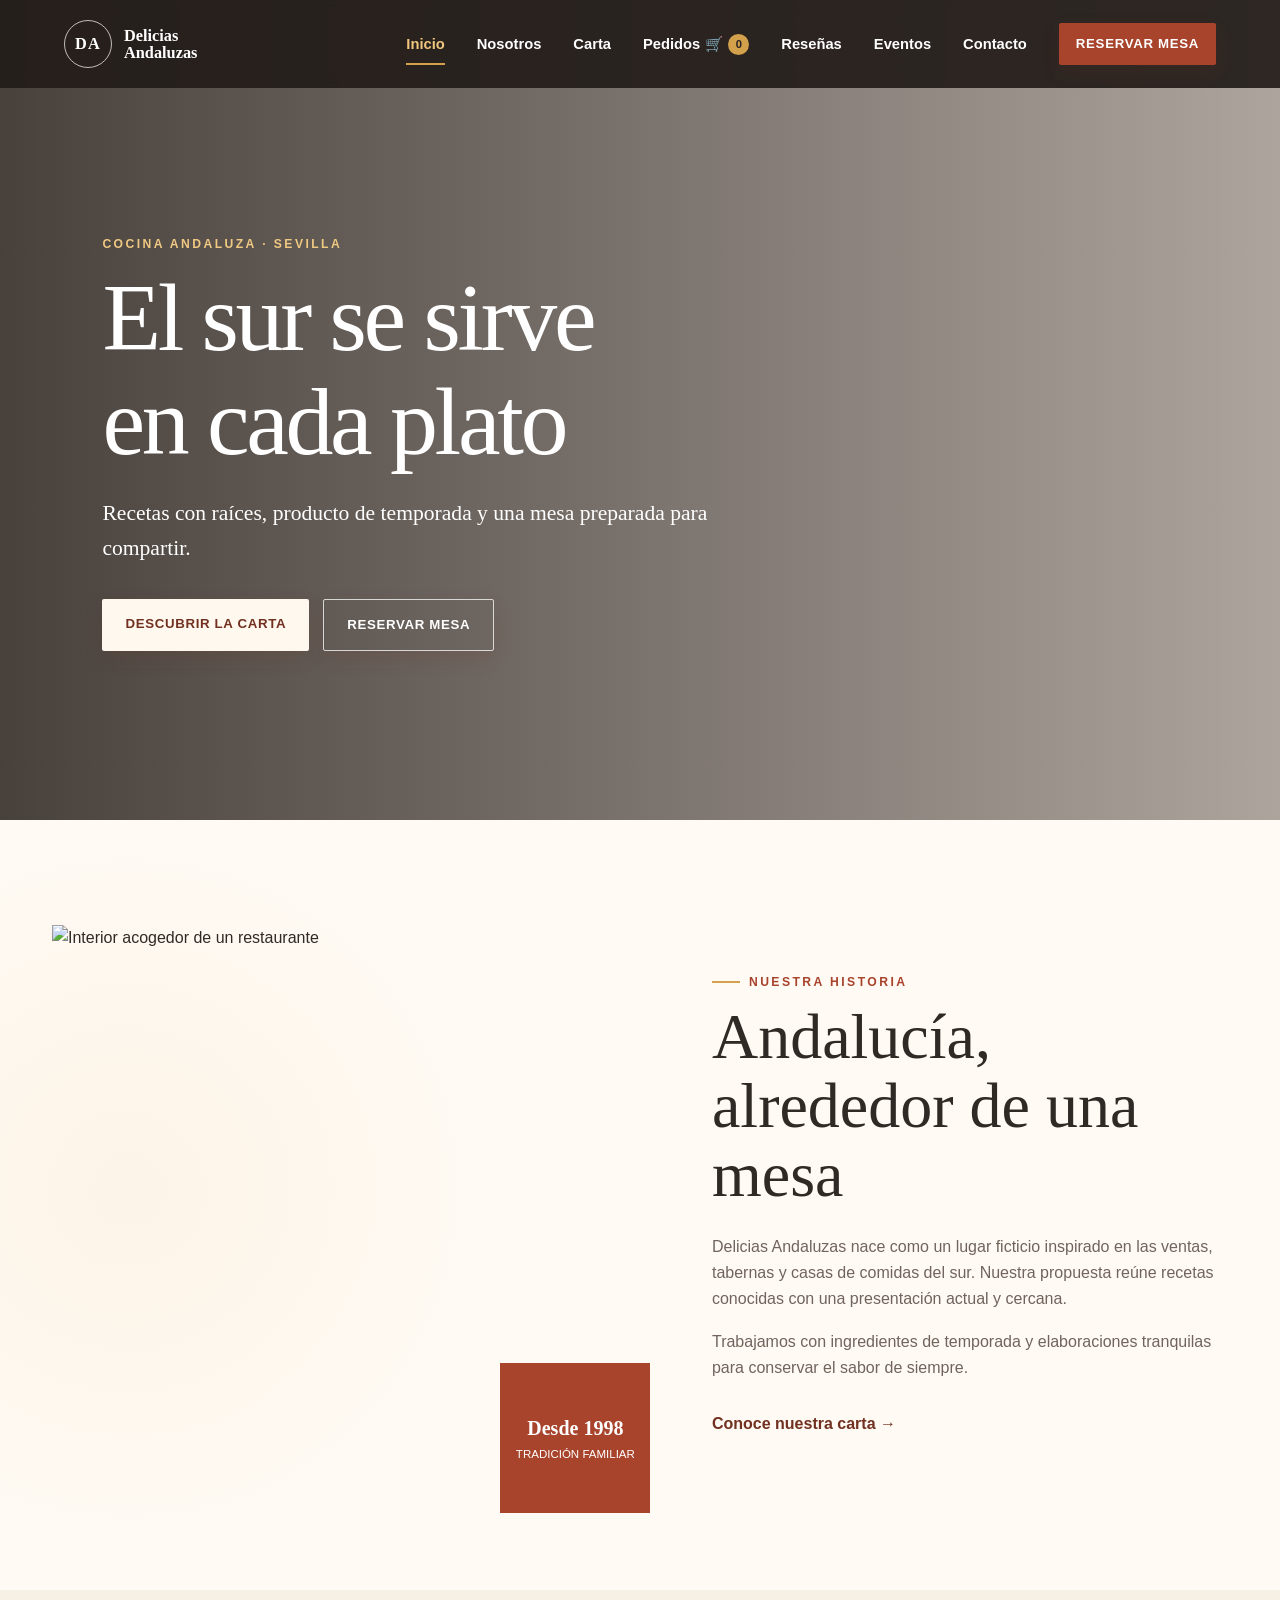
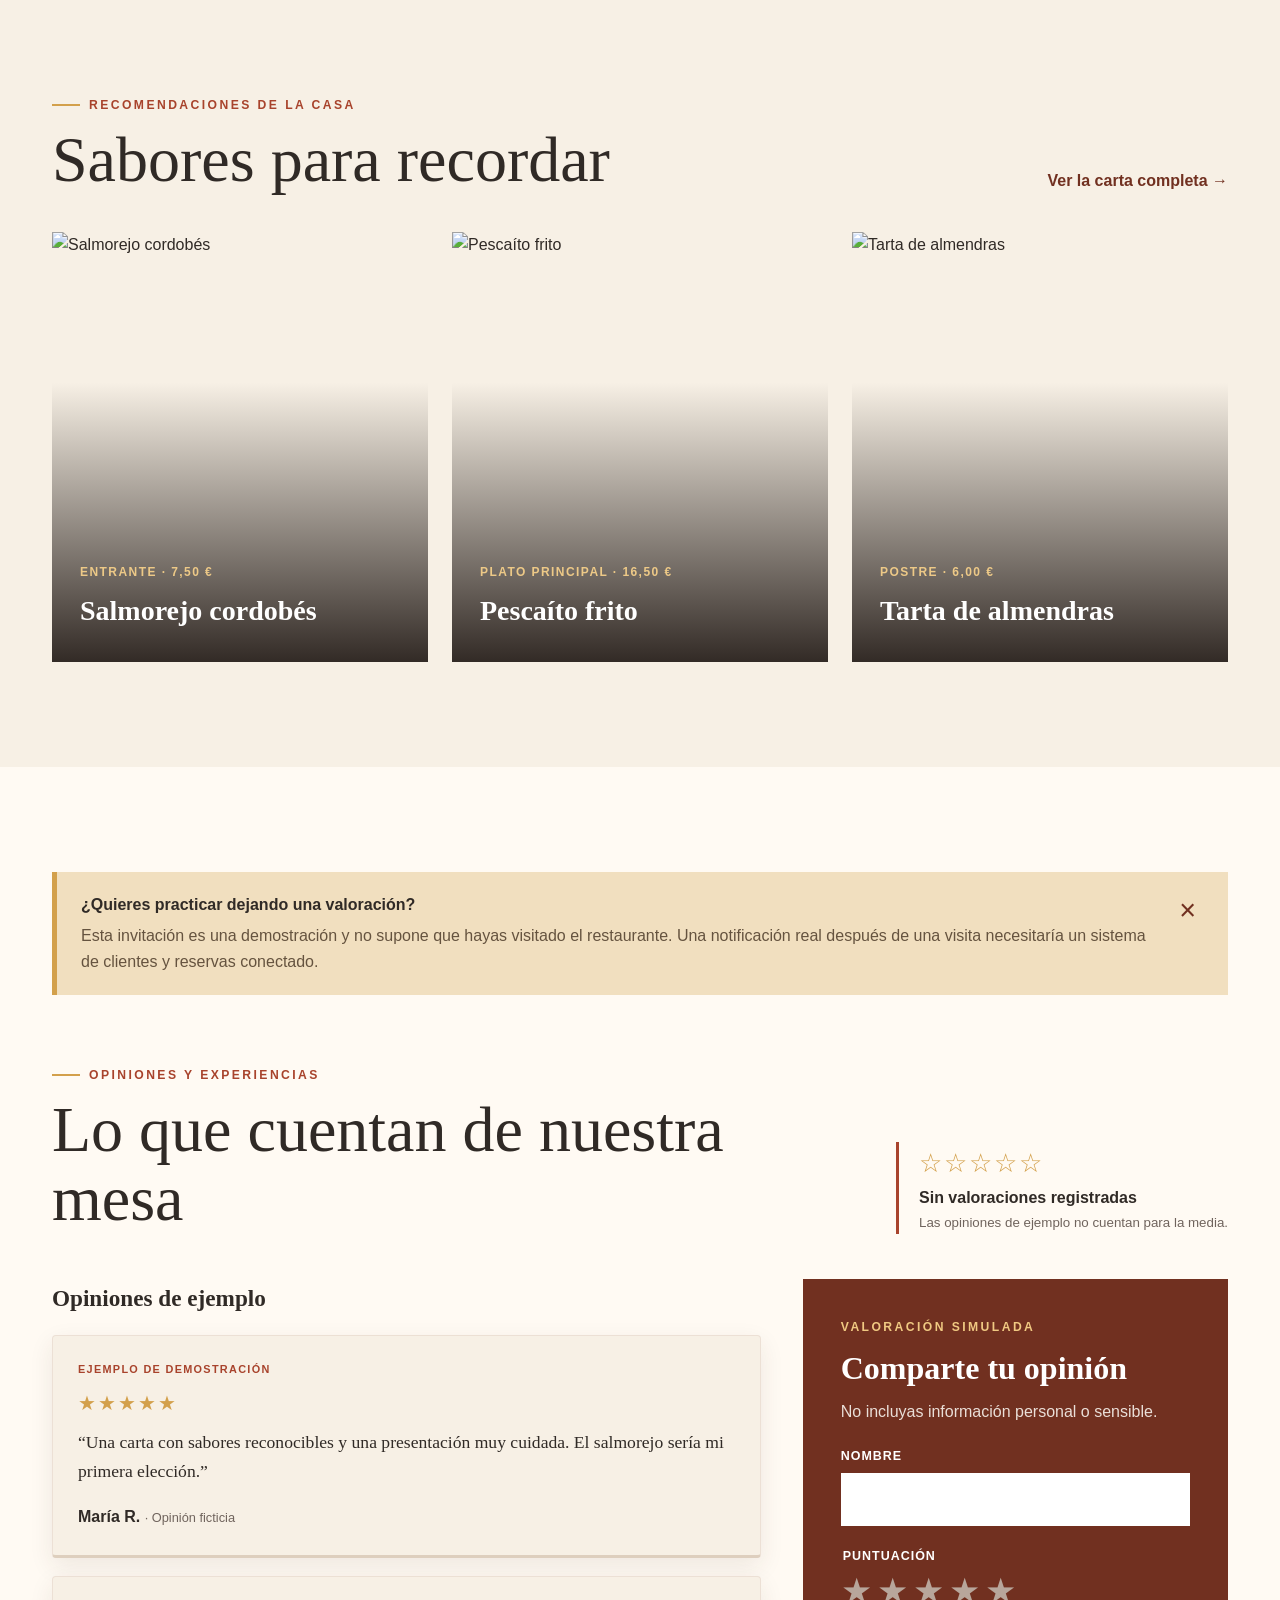
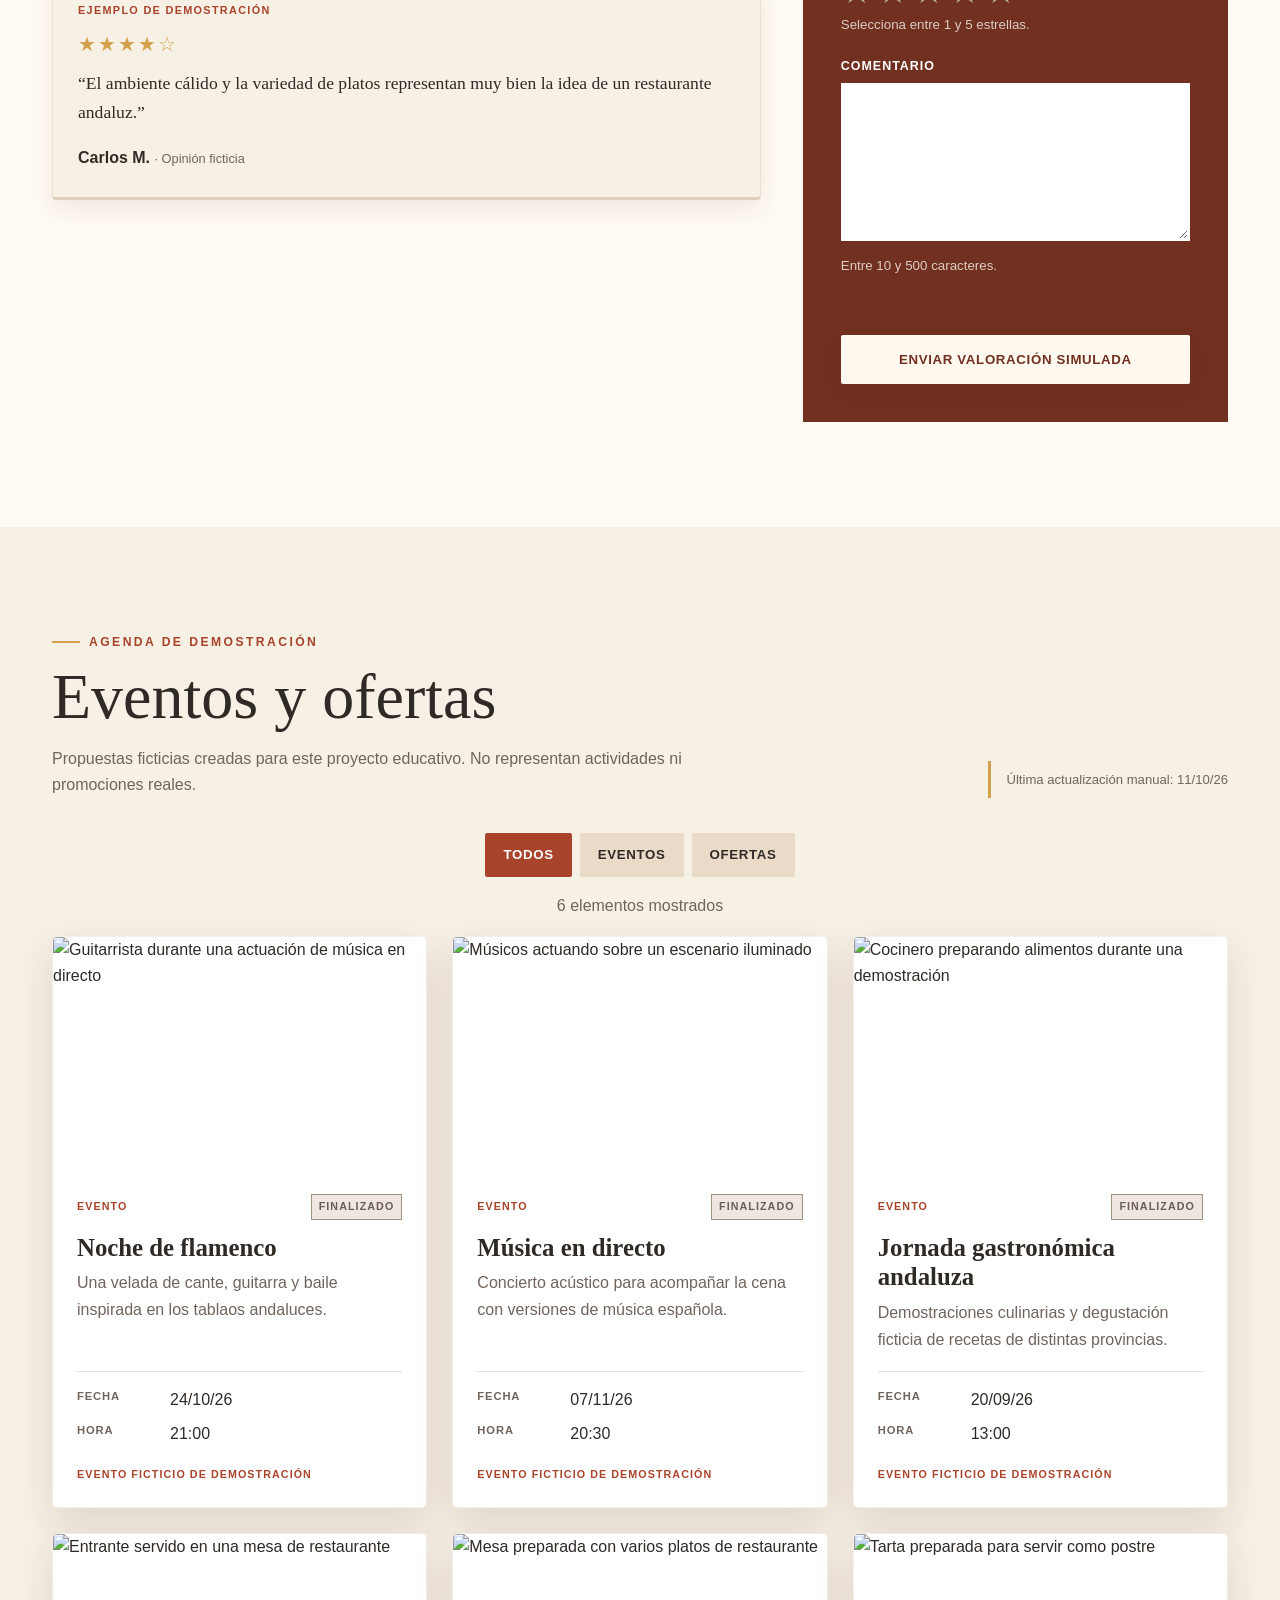
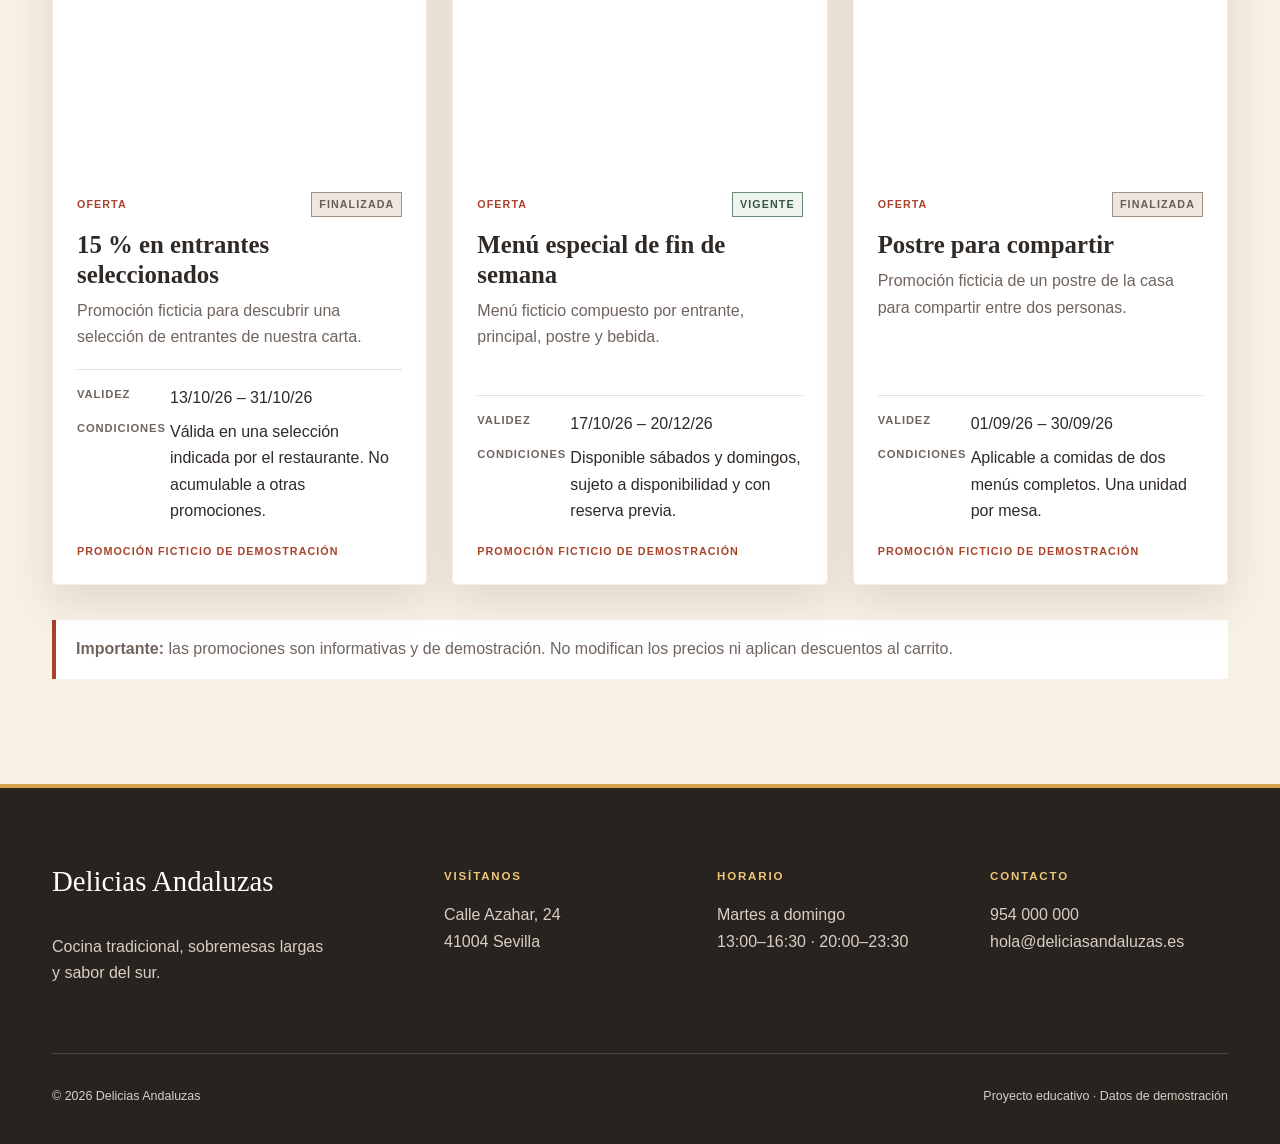
==== index.html @ 9cef5634 "Add files via upload" ====
<!DOCTYPE html>
<html lang="es">
<head>
    <meta charset="UTF-8">
    <meta name="viewport" content="width=device-width, initial-scale=1.0">
    <meta name="description" content="Delicias Andaluzas, cocina tradicional del sur con ingredientes de temporada.">
    <title>Delicias Andaluzas</title>
    <link rel="stylesheet" href="styles.css">
    <script src="script.js" defer></script>
</head>
<body>
    <nav class="navegacion" aria-label="Navegación principal">
        <a class="marca" href="index.html#inicio" aria-label="Delicias Andaluzas, ir al inicio">
            <span class="marca__simbolo">DA</span>
            <span>Delicias<br>Andaluzas</span>
        </a>
        <button id="boton-navegacion" class="boton-navegacion" type="button" aria-expanded="false" aria-controls="menu-principal" aria-label="Abrir menú de navegación">
            <span class="sr-only">Menú de navegación</span>
            <span></span><span></span><span></span>
        </button>
        <div id="menu-principal" class="menu-principal">
            <a href="index.html#inicio" aria-current="page">Inicio</a>
            <a href="index.html#nosotros">Nosotros</a>
            <a href="carta.html#carta">Carta</a>
            <a id="enlace-pedidos" class="enlace-pedidos" href="carta.html#pedidos" aria-label="Pedidos, carrito vacío">
                Pedidos <span aria-hidden="true">🛒</span><span id="contador-carrito" class="contador-carrito" aria-live="polite">0</span>
            </a>
            <a href="index.html#resenas">Reseñas</a>
            <a href="index.html#eventos-ofertas">Eventos</a>
            <a href="index.html#contacto">Contacto</a>
            <a class="boton boton--pequeno" href="reservas.html#reservas">Reservar mesa</a>
        </div>
    </nav>

    <header id="inicio" class="cabecera">
        <div class="cabecera__contenido">
            <p class="cabecera__etiqueta">Cocina andaluza · Sevilla</p>
            <h1>El sur se sirve<br>en cada plato</h1>
            <p class="cabecera__texto">Recetas con raíces, producto de temporada y una mesa preparada para compartir.</p>
            <div class="cabecera__acciones">
                <a class="boton boton--claro" href="carta.html#carta">Descubrir la carta</a>
                <a class="boton boton--contorno" href="reservas.html#reservas">Reservar mesa</a>
            </div>
        </div>
    </header>

    <main>
        <section id="nosotros" class="presentacion seccion">
            <div class="presentacion__imagen">
                <img src="https://images.unsplash.com/photo-1550966871-3ed3cdb5ed0c?auto=format&fit=crop&w=1000&q=85" alt="Interior acogedor de un restaurante" loading="lazy">
                <p class="sello"><strong>Desde 1998</strong><span>Tradición familiar</span></p>
            </div>
            <div class="presentacion__texto">
                <p class="seccion-etiqueta">Nuestra historia</p>
                <h2>Andalucía, alrededor de una mesa</h2>
                <p>Delicias Andaluzas nace como un lugar ficticio inspirado en las ventas, tabernas y casas de comidas del sur. Nuestra propuesta reúne recetas conocidas con una presentación actual y cercana.</p>
                <p>Trabajamos con ingredientes de temporada y elaboraciones tranquilas para conservar el sabor de siempre.</p>
                <a class="enlace-texto" href="carta.html#carta">Conoce nuestra carta <span aria-hidden="true">→</span></a>
            </div>
        </section>

        <section class="destacados seccion" aria-labelledby="titulo-destacados">
            <div class="encabezado-seccion">
                <div>
                    <p class="seccion-etiqueta">Recomendaciones de la casa</p>
                    <h2 id="titulo-destacados">Sabores para recordar</h2>
                </div>
                <a class="enlace-texto" href="carta.html#carta">Ver la carta completa <span aria-hidden="true">→</span></a>
            </div>
            <div id="lista-destacados" class="lista-destacados"></div>
        </section>

        <section id="resenas" class="resenas seccion" aria-labelledby="titulo-resenas">
            <div id="aviso-valoracion" class="aviso-valoracion" role="note">
                <div>
                    <strong>¿Quieres practicar dejando una valoración?</strong>
                    <p>Esta invitación es una demostración y no supone que hayas visitado el restaurante. Una notificación real después de una visita necesitaría un sistema de clientes y reservas conectado.</p>
                </div>
                <button id="cerrar-aviso-valoracion" type="button" aria-label="Cerrar invitación para valorar">×</button>
            </div>

            <div class="resenas__encabezado">
                <div>
                    <p class="seccion-etiqueta">Opiniones y experiencias</p>
                    <h2 id="titulo-resenas">Lo que cuentan de nuestra mesa</h2>
                </div>
                <div class="media-resenas" aria-live="polite">
                    <span id="media-estrellas" aria-hidden="true">☆☆☆☆☆</span>
                    <strong id="media-valoraciones">Sin valoraciones registradas</strong>
                    <small id="cantidad-valoraciones">Las opiniones de ejemplo no cuentan para la media.</small>
                </div>
            </div>

            <div class="resenas__contenido">
                <div>
                    <h3 class="subtitulo-resenas">Opiniones de ejemplo</h3>
                    <div class="lista-resenas">
                        <article class="tarjeta-resena tarjeta-resena--ejemplo">
                            <p class="etiqueta-demostracion">Ejemplo de demostración</p>
                            <p class="estrellas-lectura" aria-label="5 de 5 estrellas">★★★★★</p>
                            <blockquote>“Una carta con sabores reconocibles y una presentación muy cuidada. El salmorejo sería mi primera elección.”</blockquote>
                            <p class="autor-resena">María R. <span>· Opinión ficticia</span></p>
                        </article>
                        <article class="tarjeta-resena tarjeta-resena--ejemplo">
                            <p class="etiqueta-demostracion">Ejemplo de demostración</p>
                            <p class="estrellas-lectura" aria-label="4 de 5 estrellas">★★★★☆</p>
                            <blockquote>“El ambiente cálido y la variedad de platos representan muy bien la idea de un restaurante andaluz.”</blockquote>
                            <p class="autor-resena">Carlos M. <span>· Opinión ficticia</span></p>
                        </article>
                    </div>

                    <div id="bloque-resenas-guardadas" hidden>
                        <h3 class="subtitulo-resenas">Valoraciones guardadas en este navegador</h3>
                        <div id="lista-resenas-guardadas" class="lista-resenas"></div>
                    </div>
                </div>

                <form id="formulario-resena" class="formulario-resena" novalidate>
                    <p class="seccion-etiqueta seccion-etiqueta--clara">Valoración simulada</p>
                    <h3>Comparte tu opinión</h3>
                    <p>No incluyas información personal o sensible.</p>

                    <div class="campo-resena">
                        <label for="nombre-resena">Nombre</label>
                        <input id="nombre-resena" name="nombre" type="text" maxlength="60" autocomplete="name" required>
                    </div>

                    <fieldset class="selector-estrellas">
                        <legend>Puntuación</legend>
                        <div class="estrellas-interactivas">
                            <input class="estrella-input" id="estrella-1" type="radio" name="puntuacion" value="1" required>
                            <label data-valor="1" for="estrella-1" aria-label="1 estrella">★</label>
                            <input class="estrella-input" id="estrella-2" type="radio" name="puntuacion" value="2">
                            <label data-valor="2" for="estrella-2" aria-label="2 estrellas">★</label>
                            <input class="estrella-input" id="estrella-3" type="radio" name="puntuacion" value="3">
                            <label data-valor="3" for="estrella-3" aria-label="3 estrellas">★</label>
                            <input class="estrella-input" id="estrella-4" type="radio" name="puntuacion" value="4">
                            <label data-valor="4" for="estrella-4" aria-label="4 estrellas">★</label>
                            <input class="estrella-input" id="estrella-5" type="radio" name="puntuacion" value="5">
                            <label data-valor="5" for="estrella-5" aria-label="5 estrellas">★</label>
                        </div>
                        <small id="texto-puntuacion">Selecciona entre 1 y 5 estrellas.</small>
                    </fieldset>

                    <div class="campo-resena">
                        <label for="comentario-resena">Comentario</label>
                        <textarea id="comentario-resena" name="comentario" rows="5" minlength="10" maxlength="500" required></textarea>
                        <small>Entre 10 y 500 caracteres.</small>
                    </div>

                    <p id="mensaje-resena" class="mensaje-resena" aria-live="assertive"></p>
                    <button class="boton boton--claro boton--ancho" type="submit">Enviar valoración simulada</button>
                </form>
            </div>
        </section>

        <section id="eventos-ofertas" class="agenda seccion" aria-labelledby="titulo-agenda">
            <div class="agenda__encabezado">
                <div>
                    <p class="seccion-etiqueta">Agenda de demostración</p>
                    <h2 id="titulo-agenda">Eventos y ofertas</h2>
                    <p>Propuestas ficticias creadas para este proyecto educativo. No representan actividades ni promociones reales.</p>
                </div>
                <p id="fecha-actualizacion-agenda" class="fecha-actualizacion-agenda" hidden></p>
            </div>

            <div class="filtros filtros-agenda" role="group" aria-label="Filtrar eventos y ofertas">
                <button class="filtro filtro-agenda activo" type="button" data-tipo-agenda="todos" aria-pressed="true">Todos</button>
                <button class="filtro filtro-agenda" type="button" data-tipo-agenda="evento" aria-pressed="false">Eventos</button>
                <button class="filtro filtro-agenda" type="button" data-tipo-agenda="oferta" aria-pressed="false">Ofertas</button>
            </div>

            <p id="resultado-agenda" class="resultado-filtro" aria-live="polite"></p>
            <div id="lista-agenda" class="lista-agenda"></div>

            <p class="nota-ofertas"><strong>Importante:</strong> las promociones son informativas y de demostración. No modifican los precios ni aplican descuentos al carrito.</p>
        </section>
    </main>

    <footer id="contacto" class="pie">
        <div class="pie__contenido">
            <div>
                <p class="pie__marca">Delicias Andaluzas</p>
                <p>Cocina tradicional, sobremesas largas<br>y sabor del sur.</p>
            </div>
            <div>
                <h2>Visítanos</h2>
                <p>Calle Azahar, 24<br>41004 Sevilla</p>
            </div>
            <div>
                <h2>Horario</h2>
                <p>Martes a domingo<br>13:00–16:30 · 20:00–23:30</p>
            </div>
            <div>
                <h2>Contacto</h2>
                <p><a href="tel:+34954000000">954 000 000</a><br><a href="mailto:hola@deliciasandaluzas.es">hola@deliciasandaluzas.es</a></p>
            </div>
        </div>
        <div class="pie__final">
            <p>© 2026 Delicias Andaluzas</p>
            <p>Proyecto educativo · Datos de demostración</p>
        </div>
    </footer>
</body>
</html>
---- styles.css ----
:root {
    --color-principal: #a8432c;
    --color-principal-oscuro: #713020;
    --color-verde: #34483b;
    --color-fondo: #f7f0e5;
    --color-fondo-claro: #fffaf3;
    --color-tarjeta: #ffffff;
    --color-texto: #302a26;
    --color-suave: #70645d;
    --color-dorado: #d3a04b;
    --sombra: 0 15px 40px rgba(66, 42, 30, 0.13);
}

* { box-sizing: border-box; }
html { scroll-behavior: smooth; }

body {
    background-color: var(--color-fondo-claro);
    background-image: radial-gradient(circle at 10% 20%, rgba(211, 160, 75, .07), transparent 22rem);
    color: var(--color-texto);
    font-family: Arial, sans-serif;
    line-height: 1.65;
    margin: 0;
}

body.menu-abierto { overflow: hidden; }
img { display: block; max-width: 100%; }
a { color: inherit; }

.sr-only {
    height: 1px;
    margin: -1px;
    overflow: hidden;
    padding: 0;
    position: absolute;
    width: 1px;
    clip: rect(0, 0, 0, 0);
}

.navegacion {
    align-items: center;
    background: rgba(35, 29, 25, 0.92);
    color: white;
    display: flex;
    height: 88px;
    justify-content: space-between;
    left: 0;
    padding: 0 clamp(20px, 5vw, 80px);
    position: absolute;
    right: 0;
    top: 0;
    z-index: 10;
    backdrop-filter: blur(8px);
}

.marca {
    align-items: center;
    display: flex;
    font-family: Georgia, serif;
    font-size: 1.02rem;
    font-weight: bold;
    gap: 12px;
    line-height: 1.05;
    text-decoration: none;
}

.marca__simbolo {
    align-items: center;
    border: 1px solid rgba(255, 255, 255, 0.7);
    border-radius: 50%;
    display: flex;
    height: 48px;
    justify-content: center;
    letter-spacing: 0.08em;
    width: 48px;
}

.menu-principal { align-items: center; display: flex; gap: clamp(18px, 2.5vw, 38px); }
.menu-principal > a:not(.boton) { font-size: 0.92rem; font-weight: bold; text-decoration: none; }
.menu-principal > a:not(.boton):hover { color: #f1c77e; }
.menu-principal a[aria-current="page"]:not(.boton) { color: #f1c77e; position: relative; }
.menu-principal a[aria-current="page"]:not(.boton)::after {
    background: var(--color-dorado);
    bottom: -9px;
    content: "";
    height: 2px;
    left: 0;
    position: absolute;
    width: 100%;
}
.menu-principal .boton[aria-current="page"] { background: #fff8ee; color: var(--color-principal-oscuro); }
.boton-navegacion { display: none; }

.cabecera {
    align-items: center;
    background: linear-gradient(90deg, rgba(31, 24, 20, 0.82), rgba(50, 35, 27, 0.4)),
        url("https://images.unsplash.com/photo-1414235077428-338989a2e8c0?auto=format&fit=crop&w=1800&q=88") center/cover;
    color: white;
    display: flex;
    min-height: min(820px, 100vh);
    padding: 145px clamp(20px, 8vw, 130px) 80px;
}

.cabecera__contenido { max-width: 760px; }

.cabecera--interior {
    min-height: 470px;
    padding-bottom: 90px;
    padding-top: 155px;
}

.cabecera--interior h1 {
    font-size: clamp(3rem, 7vw, 5.5rem);
}

.cabecera--carta {
    background: linear-gradient(90deg, rgba(35, 25, 20, .86), rgba(74, 43, 29, .48)),
        url("https://images.unsplash.com/photo-1544025162-d76694265947?auto=format&fit=crop&w=1800&q=86") center/cover;
}

.cabecera--reservas {
    background: linear-gradient(90deg, rgba(31, 34, 29, .88), rgba(52, 72, 59, .46)),
        url("https://images.unsplash.com/photo-1552566626-52f8b828add9?auto=format&fit=crop&w=1800&q=86") center/cover;
}

.cabecera h1,
.seccion h2,
.reservas h2 {
    font-family: Georgia, serif;
    font-weight: normal;
    line-height: 1.08;
}

.cabecera h1 {
    font-size: clamp(3rem, 7.5vw, 6.6rem);
    letter-spacing: -0.035em;
    margin: 12px 0 22px;
}

.cabecera__etiqueta,
.seccion-etiqueta {
    font-size: 0.76rem;
    font-weight: bold;
    letter-spacing: 0.2em;
    margin: 0;
    text-transform: uppercase;
}

.cabecera__etiqueta { color: #f0c982; }
.seccion-etiqueta { color: var(--color-principal); }
.seccion-etiqueta:not(.seccion-etiqueta--clara)::before {
    background: var(--color-dorado);
    content: "";
    display: inline-block;
    height: 2px;
    margin: 0 9px 3px 0;
    width: 28px;
}
.seccion-etiqueta--clara { color: #f0c982; }

.cabecera__texto { font-family: Georgia, serif; font-size: clamp(1.1rem, 2vw, 1.35rem); max-width: 610px; }
.cabecera__acciones { display: flex; flex-wrap: wrap; gap: 14px; margin-top: 32px; }

.boton,
.filtro {
    border: 0;
    border-radius: 2px;
    cursor: pointer;
    display: inline-block;
    font: inherit;
    font-size: 0.83rem;
    font-weight: bold;
    letter-spacing: 0.05em;
    text-decoration: none;
    text-transform: uppercase;
    transition: background-color 0.2s, color 0.2s, transform 0.2s;
}

.boton { background: var(--color-principal); box-shadow: 0 7px 18px rgba(113, 48, 32, .16); color: white; padding: 14px 23px; }
.boton:hover { background: var(--color-principal-oscuro); transform: translateY(-2px); }
.boton--pequeno { padding: 10px 17px; }
.boton--claro { background: #fff8ee; color: var(--color-principal-oscuro); }
.boton--claro:hover { background: #efd9bc; }
.boton--contorno { background: transparent; border: 1px solid rgba(255, 255, 255, 0.75); }
.boton--contorno:hover { background: white; color: var(--color-principal-oscuro); }

.seccion { margin: 0 auto; max-width: 1240px; padding: 105px 32px; scroll-margin-top: 30px; }

.presentacion { align-items: center; display: grid; gap: clamp(45px, 7vw, 95px); grid-template-columns: 1.05fr 0.95fr; }
.presentacion__imagen { position: relative; }
.presentacion__imagen img { height: 560px; object-fit: cover; width: 100%; }
.sello {
    align-items: center;
    background: var(--color-principal);
    bottom: -28px;
    color: white;
    display: flex;
    flex-direction: column;
    height: 150px;
    justify-content: center;
    margin: 0;
    position: absolute;
    right: -28px;
    text-align: center;
    width: 150px;
}
.sello strong { font-family: Georgia, serif; font-size: 1.25rem; }
.sello span { font-size: 0.72rem; text-transform: uppercase; }
.presentacion__texto h2,
.encabezado-seccion h2,
.carta__introduccion h2 { font-size: clamp(2.3rem, 5vw, 4rem); margin: 10px 0 24px; }
.presentacion__texto > p:not(.seccion-etiqueta) { color: var(--color-suave); }
.enlace-texto { color: var(--color-principal-oscuro); display: inline-block; font-weight: bold; margin-top: 14px; text-decoration: none; }
.enlace-texto:hover { color: var(--color-principal); }

.destacados { background: var(--color-fondo); max-width: none; padding-left: max(32px, calc((100% - 1176px) / 2)); padding-right: max(32px, calc((100% - 1176px) / 2)); }
.encabezado-seccion { align-items: end; display: flex; justify-content: space-between; margin-bottom: 38px; }
.encabezado-seccion h2 { margin-bottom: 0; }
.lista-destacados { display: grid; gap: 24px; grid-template-columns: repeat(3, 1fr); }
.destacado { min-height: 430px; overflow: hidden; position: relative; }
.destacado img { height: 100%; object-fit: cover; position: absolute; width: 100%; }
.destacado::after { background: linear-gradient(transparent 35%, rgba(29, 21, 17, 0.9)); content: ""; inset: 0; position: absolute; }
.destacado__contenido { bottom: 0; color: white; left: 0; padding: 28px; position: absolute; right: 0; z-index: 1; }
.destacado__contenido p { color: #edc987; font-size: 0.75rem; font-weight: bold; letter-spacing: 0.12em; margin: 0; text-transform: uppercase; }
.destacado__contenido h3 { font-family: Georgia, serif; font-size: 1.75rem; margin: 5px 0 0; }

.carta { background: var(--color-fondo-claro); }
.carta__introduccion { margin: 0 auto 32px; max-width: 680px; text-align: center; }
.carta__introduccion h2 { margin-bottom: 10px; }
.carta__introduccion > p:last-child { color: var(--color-suave); }
.filtros { display: flex; flex-wrap: wrap; gap: 8px; justify-content: center; margin-bottom: 15px; }
.filtro { background: #eadbc9; color: var(--color-texto); padding: 11px 18px; }
.filtro:hover,
.filtro.activo { background: var(--color-principal); color: white; }
.boton:focus-visible,
.filtro:focus-visible,
.menu-principal a:focus-visible,
.boton-navegacion:focus-visible { outline: 3px solid var(--color-dorado); outline-offset: 3px; }
.resultado-filtro { color: var(--color-suave); min-height: 26px; text-align: center; }
.lista-platos { display: grid; gap: 26px; grid-template-columns: repeat(auto-fit, minmax(260px, 1fr)); }
.tarjeta-plato { background: var(--color-tarjeta); border: 1px solid rgba(113, 48, 32, .08); border-radius: 5px; box-shadow: var(--sombra); display: flex; flex-direction: column; overflow: hidden; transition: transform 0.25s, box-shadow 0.25s; }
.tarjeta-plato:hover { box-shadow: 0 18px 42px rgba(66, 42, 30, 0.2); transform: translateY(-5px); }
.tarjeta-plato img { aspect-ratio: 4 / 3; object-fit: cover; transition: transform .45s ease; width: 100%; }
.tarjeta-plato:hover img { transform: scale(1.035); }
.tarjeta-plato__contenido { display: flex; flex: 1; flex-direction: column; padding: 22px; }
.tarjeta-plato__categoria { color: var(--color-principal); font-size: 0.72rem; font-weight: bold; letter-spacing: 0.12em; margin: 0; text-transform: uppercase; }
.tarjeta-plato h3 { font-family: Georgia, serif; font-size: 1.45rem; margin: 6px 0; }
.tarjeta-plato__descripcion { color: var(--color-suave); flex: 1; margin: 0 0 20px; }
.tarjeta-plato__pie { align-items: center; display: flex; gap: 12px; justify-content: space-between; }
.precio { color: var(--color-principal-oscuro); font-family: Georgia, serif; font-size: 1.3rem; font-weight: bold; }
.boton-carrito { font-size: 0.7rem; padding: 11px 14px; }

.enlace-pedidos { align-items: center; display: flex; gap: 5px; }
.contador-carrito {
    align-items: center;
    background: var(--color-dorado);
    border-radius: 50%;
    color: #28231f;
    display: inline-flex;
    font-size: 0.7rem;
    height: 21px;
    justify-content: center;
    min-width: 21px;
    padding: 0 5px;
}

.pedidos { max-width: 1240px; }
.pedidos__encabezado { align-items: end; display: grid; gap: 35px; grid-template-columns: 1fr 1fr; margin-bottom: 42px; }
.pedidos__encabezado h2 { font-size: clamp(2.3rem, 5vw, 4rem); margin: 10px 0 0; }
.pedidos__encabezado > p { color: var(--color-suave); margin: 0; }
.pedidos__distribucion { align-items: start; display: grid; gap: 30px; grid-template-columns: minmax(0, 1.2fr) minmax(320px, 0.8fr); }
.carrito,
.formulario-pedido { background: white; border-radius: 5px; box-shadow: var(--sombra); padding: clamp(22px, 4vw, 38px); }
.carrito__titulo { align-items: baseline; border-bottom: 1px solid #e4d9ce; display: flex; justify-content: space-between; padding-bottom: 16px; }
.carrito h3,
.formulario-pedido h3,
.confirmacion-pedido h3 { font-family: Georgia, serif; font-size: 1.8rem; margin: 0; }
.carrito__titulo span,
.texto-ayuda { color: var(--color-suave); font-size: 0.85rem; }
.carrito-vacio { color: var(--color-suave); padding: 38px 15px; text-align: center; }
.carrito-vacio::before { content: "◇"; display: block; font-family: Georgia, serif; font-size: 2.6rem; line-height: 1; margin-bottom: 10px; opacity: .45; }
.producto-carrito { align-items: center; border-bottom: 1px solid #eee4da; display: grid; gap: 16px; grid-template-columns: 72px minmax(120px, 1fr) auto auto; padding: 18px 0; }
.producto-carrito img { height: 72px; object-fit: cover; width: 72px; }
.producto-carrito h4 { font-family: Georgia, serif; font-size: 1.08rem; margin: 0 0 3px; }
.producto-carrito__precio { color: var(--color-suave); font-size: 0.83rem; margin: 0; }
.producto-carrito__subtotal { min-width: 75px; text-align: right; }
.controles-cantidad { align-items: center; border: 1px solid #d8c9bb; display: flex; }
.control-cantidad {
    background: transparent;
    border: 0;
    cursor: pointer;
    font-size: 1.15rem;
    height: 44px;
    width: 44px;
}
.control-cantidad:hover { background: var(--color-fondo); }
.control-cantidad:disabled { cursor: not-allowed; opacity: 0.4; }
.cantidad-producto { min-width: 28px; text-align: center; }
.eliminar-producto { background: transparent; border: 0; color: var(--color-principal); cursor: pointer; font: inherit; font-size: 0.78rem; grid-column: 2; justify-self: start; padding: 0; text-decoration: underline; }
.total-carrito { align-items: center; display: flex; font-family: Georgia, serif; font-size: 1.35rem; justify-content: space-between; padding-top: 25px; }
.total-carrito[hidden] { display: none; }
.total-carrito strong { color: var(--color-principal-oscuro); font-size: 1.6rem; }

.formulario-pedido { background: var(--color-verde); color: white; }
.formulario-pedido .texto-ayuda { color: #d7dfd9; margin-top: 4px; }
.formulario-pedido fieldset { border: 0; margin: 25px 0; padding: 0; }
.formulario-pedido legend,
.campo label { display: block; font-size: 0.78rem; font-weight: bold; letter-spacing: 0.08em; margin-bottom: 8px; text-transform: uppercase; }
.opcion-pedido { align-items: center; border: 1px solid #718076; cursor: pointer; display: flex; gap: 12px; margin-top: 10px; padding: 13px; }
.opcion-pedido:has(input:checked) { background: rgba(255, 255, 255, 0.1); border-color: #edc987; }
.opcion-pedido input { accent-color: var(--color-dorado); height: 18px; width: 18px; }
.opcion-pedido span { display: flex; flex-direction: column; }
.opcion-pedido small { color: #d7dfd9; }
.campo { margin-top: 18px; }
.campo input,
.campo textarea { background: white; border: 2px solid transparent; border-radius: 0; font: inherit; padding: 11px 12px; width: 100%; }
.campo input:focus,
.campo textarea:focus { border-color: var(--color-dorado); outline: 0; }
.campo[hidden] { display: none; }
.mensaje-pedido { color: #ffd8c9; font-size: 0.88rem; min-height: 24px; }
.boton--ancho { width: 100%; }

.confirmacion-pedido { background: #edf4ee; border-left: 5px solid var(--color-verde); border-radius: 4px; box-shadow: 0 12px 30px rgba(52, 72, 59, .1); margin-top: 35px; padding: clamp(24px, 5vw, 42px); }
.confirmacion-pedido[hidden] { display: none; }
.confirmacion-pedido__icono { align-items: center; background: var(--color-verde); border-radius: 50%; color: white; display: flex; font-size: 1.5rem; height: 46px; justify-content: center; margin: 0 0 15px; width: 46px; }
.confirmacion-pedido ul { padding-left: 20px; }
.confirmacion-pedido__total { font-family: Georgia, serif; font-size: 1.25rem; }
.aviso-educativo { background: white; border: 1px solid #c8d7cb; padding: 15px; }

.reservas { max-width: 1240px; }
.reservas__encabezado { margin: 0 auto 45px; max-width: 720px; text-align: center; }
.reservas__encabezado h2 { font-size: clamp(2.7rem, 6vw, 5rem); margin: 10px 0 18px; }
.reservas__encabezado > p:last-child { color: var(--color-suave); }
.reservas__distribucion { align-items: start; display: grid; gap: 30px; grid-template-columns: minmax(300px, 0.72fr) minmax(0, 1.28fr); }
.formulario-reserva,
.zona-plano { border-radius: 5px; box-shadow: var(--sombra); padding: clamp(22px, 4vw, 38px); }
.formulario-reserva { background: var(--color-verde); color: white; }
.formulario-reserva h3,
.zona-plano h3,
.confirmacion-reserva h3 { font-family: Georgia, serif; font-size: 1.8rem; margin: 0 0 22px; }
.campo-reserva { margin-top: 17px; }
.campo-reserva label { display: block; font-size: 0.78rem; font-weight: bold; letter-spacing: 0.08em; margin-bottom: 7px; text-transform: uppercase; }
.campo-reserva input,
.campo-reserva select { background: white; border: 2px solid transparent; border-radius: 0; font: inherit; min-height: 48px; padding: 10px 12px; width: 100%; }
.campo-reserva input:focus,
.campo-reserva select:focus { border-color: var(--color-dorado); outline: 0; }
.campo-reserva small { color: #d7dfd9; display: block; margin-top: 5px; }
.campos-reserva-en-linea { display: grid; gap: 12px; grid-template-columns: 1fr 1fr; }
.mensaje-reserva { color: var(--color-principal-oscuro); font-size: 0.88rem; min-height: 24px; }
.formulario-reserva .mensaje-reserva { color: #ffd8c9; }

.zona-plano { background: var(--color-fondo); }
.zona-plano[hidden] { display: none; }
.zona-plano__cabecera { align-items: start; display: flex; gap: 20px; justify-content: space-between; }
.zona-plano__cabecera h3 { margin-top: 3px; }
.zona-plano__cabecera > p { color: var(--color-suave); font-size: 0.85rem; margin: 0; text-align: right; }
.leyenda-mesas { display: flex; flex-wrap: wrap; font-size: 0.78rem; gap: 12px 20px; margin: 5px 0 12px; }
.leyenda-mesas span { align-items: center; display: flex; gap: 7px; }
.muestra-estado { border: 2px solid; display: inline-block; height: 18px; width: 18px; }
.muestra-estado--disponible { background: #f8fff9; border-color: #4f765d; }
.muestra-estado--ocupada { background: #e7ddd5; border-color: #806f65; }
.muestra-estado--seleccionada { background: #a8432c; border-color: #713020; }
.muestra-estado--insuficiente { background: repeating-linear-gradient(45deg, #f5eee5, #f5eee5 4px, #dfd1c2 4px, #dfd1c2 8px); border-color: #b29f90; }
.aviso-plano { color: var(--color-suave); font-size: 0.78rem; margin: 0 0 18px; }
.plano-mesas {
    background-color: #efe3d3;
    background-image: linear-gradient(rgba(255,255,255,.35) 1px, transparent 1px), linear-gradient(90deg, rgba(255,255,255,.35) 1px, transparent 1px);
    background-size: 28px 28px;
    border: 8px solid #c5aa8e;
    display: grid;
    gap: clamp(16px, 3vw, 34px);
    grid-template-columns: repeat(4, 1fr);
    padding: clamp(22px, 4vw, 42px);
}
.mesa {
    align-items: center;
    aspect-ratio: 1;
    background: #f8fff9;
    border: 3px solid #4f765d;
    color: var(--color-texto);
    cursor: pointer;
    display: flex;
    flex-direction: column;
    font: inherit;
    justify-content: center;
    min-height: 92px;
    padding: 8px;
    position: relative;
    transition: transform .2s, box-shadow .2s;
}
.mesa:nth-child(3n) { border-radius: 50%; }
.mesa:not(:disabled):hover { box-shadow: 0 8px 18px rgba(57, 39, 29, .2); transform: translateY(-3px); }
.mesa strong { font-family: Georgia, serif; font-size: 1.1rem; }
.mesa span { font-size: .72rem; }
.mesa small { font-size: .66rem; font-weight: bold; margin-top: 3px; text-transform: uppercase; }
.mesa--ocupada { background: #e7ddd5; border-color: #806f65; color: #6c5f57; cursor: not-allowed; }
.mesa--insuficiente { background: repeating-linear-gradient(45deg, #f5eee5, #f5eee5 6px, #dfd1c2 6px, #dfd1c2 12px); border-color: #b29f90; color: #756a63; cursor: not-allowed; }
.mesa--seleccionada { background: var(--color-principal); border-color: var(--color-principal-oscuro); box-shadow: 0 0 0 4px #e4b86e; color: white; }
.zona-plano > .boton { margin-top: 10px; }
.zona-plano > .boton:disabled { cursor: not-allowed; opacity: .45; }

.confirmacion-reserva { background: #edf4ee; border-left: 5px solid var(--color-verde); border-radius: 4px; box-shadow: 0 12px 30px rgba(52, 72, 59, .1); margin-top: 35px; padding: clamp(24px, 5vw, 42px); }
.confirmacion-reserva[hidden] { display: none; }
.resumen-reserva { display: grid; gap: 12px; grid-template-columns: repeat(4, 1fr); margin: 25px 0; }
.resumen-reserva div { background: white; padding: 14px; }
.resumen-reserva dt { color: var(--color-suave); font-size: .72rem; font-weight: bold; letter-spacing: .08em; text-transform: uppercase; }
.resumen-reserva dd { font-family: Georgia, serif; margin: 5px 0 0; }

.resenas { max-width: 1240px; }
.aviso-valoracion {
    align-items: start;
    background: #f1dfbf;
    border-left: 5px solid var(--color-dorado);
    display: flex;
    gap: 20px;
    justify-content: space-between;
    margin-bottom: 70px;
    padding: 20px 24px;
}
.aviso-valoracion[hidden] { display: none; }
.aviso-valoracion p { color: #65533f; margin: 4px 0 0; }
.aviso-valoracion button { background: transparent; border: 0; color: var(--color-principal-oscuro); cursor: pointer; font-size: 1.8rem; line-height: 1; padding: 4px 8px; }
.resenas__encabezado { align-items: end; display: grid; gap: 35px; grid-template-columns: 1fr auto; margin-bottom: 45px; }
.resenas__encabezado h2 { font-size: clamp(2.3rem, 5vw, 4rem); margin: 10px 0 0; max-width: 760px; }
.media-resenas { border-left: 3px solid var(--color-principal); display: flex; flex-direction: column; min-width: 260px; padding-left: 20px; }
.media-resenas > span { color: var(--color-dorado); font-size: 1.65rem; letter-spacing: 2px; }
.media-resenas small { color: var(--color-suave); }
.resenas__contenido { align-items: start; display: grid; gap: 42px; grid-template-columns: minmax(0, 1.25fr) minmax(320px, .75fr); }
.subtitulo-resenas { font-family: Georgia, serif; font-size: 1.45rem; margin: 0 0 18px; }
.lista-resenas { display: grid; gap: 18px; }
#bloque-resenas-guardadas { margin-top: 38px; }
#bloque-resenas-guardadas[hidden] { display: none; }
.tarjeta-resena { background: white; border: 1px solid rgba(113, 48, 32, .08); border-bottom: 3px solid #decfbe; border-radius: 4px; box-shadow: 0 8px 24px rgba(66, 42, 30, .09); padding: 25px; transition: transform .25s, box-shadow .25s; }
.tarjeta-resena:hover { box-shadow: 0 13px 30px rgba(66, 42, 30, .14); transform: translateY(-3px); }
.tarjeta-resena--ejemplo { background: var(--color-fondo); }
.etiqueta-demostracion { color: var(--color-principal); font-size: .68rem; font-weight: bold; letter-spacing: .12em; margin: 0; text-transform: uppercase; }
.estrellas-lectura { color: var(--color-dorado); font-size: 1.25rem; letter-spacing: 2px; margin: 8px 0; }
.tarjeta-resena blockquote { font-family: Georgia, serif; font-size: 1.1rem; margin: 8px 0 18px; }
.autor-resena { font-weight: bold; margin: 0; }
.autor-resena span { color: var(--color-suave); font-size: .8rem; font-weight: normal; }
.fecha-resena { color: var(--color-suave); font-size: .76rem; margin: 4px 0 0; }

.formulario-resena { background: var(--color-principal-oscuro); color: white; padding: clamp(24px, 4vw, 38px); }
.formulario-resena h3 { font-family: Georgia, serif; font-size: 2rem; margin: 5px 0; }
.formulario-resena > p:not(.seccion-etiqueta):not(.mensaje-resena) { color: #eadfd8; margin-top: 0; }
.campo-resena { margin-top: 20px; }
.campo-resena label,
.selector-estrellas legend { display: block; font-size: .78rem; font-weight: bold; letter-spacing: .08em; margin-bottom: 7px; text-transform: uppercase; }
.campo-resena input,
.campo-resena textarea { border: 2px solid transparent; border-radius: 0; font: inherit; padding: 11px 12px; width: 100%; }
.campo-resena input:focus,
.campo-resena textarea:focus { border-color: var(--color-dorado); outline: 0; }
.campo-resena small,
.selector-estrellas small { color: #dccdc4; display: block; margin-top: 5px; }
.selector-estrellas { border: 0; margin: 20px 0 0; padding: 0; }
.estrellas-interactivas { display: flex; gap: 5px; position: relative; }
.estrella-input { height: 1px; opacity: 0; position: absolute; width: 1px; }
.estrellas-interactivas label { color: #b8a69b; cursor: pointer; font-size: 2.2rem; line-height: 1; transition: color .15s, transform .15s; }
.estrellas-interactivas label:hover { transform: scale(1.12); }
.estrellas-interactivas label.seleccionada { color: var(--color-dorado); }
.estrella-input:focus-visible + label { outline: 3px solid #f3d18e; outline-offset: 3px; }
.mensaje-resena { color: #ffd8c9; min-height: 26px; }
.mensaje-resena.mensaje-resena--exito { color: #dcf4df; }

.agenda { background: var(--color-fondo); max-width: none; padding-left: max(32px, calc((100% - 1176px) / 2)); padding-right: max(32px, calc((100% - 1176px) / 2)); }
.agenda__encabezado { align-items: end; display: grid; gap: 35px; grid-template-columns: 1fr auto; margin-bottom: 35px; }
.agenda__encabezado h2 { font-size: clamp(2.3rem, 5vw, 4rem); margin: 10px 0 14px; }
.agenda__encabezado > div > p:last-child { color: var(--color-suave); margin: 0; max-width: 700px; }
.fecha-actualizacion-agenda { border-left: 3px solid var(--color-dorado); color: var(--color-suave); font-size: .82rem; margin: 0; padding: 8px 0 8px 15px; }
.fecha-actualizacion-agenda[hidden] { display: none; }
.filtros-agenda { margin-bottom: 10px; }
.lista-agenda { display: grid; gap: 25px; grid-template-columns: repeat(3, minmax(0, 1fr)); }
.tarjeta-agenda { background: white; border: 1px solid rgba(113, 48, 32, .08); border-radius: 5px; box-shadow: var(--sombra); display: flex; flex-direction: column; overflow: hidden; transition: transform .25s, box-shadow .25s; }
.tarjeta-agenda:hover { box-shadow: 0 18px 40px rgba(66, 42, 30, .18); transform: translateY(-4px); }
.tarjeta-agenda__imagen { aspect-ratio: 16 / 10; object-fit: cover; transition: transform .45s ease; width: 100%; }
.tarjeta-agenda:hover .tarjeta-agenda__imagen { transform: scale(1.035); }
.tarjeta-agenda__contenido { display: flex; flex: 1; flex-direction: column; padding: 24px; }
.tarjeta-agenda__cabecera { align-items: center; display: flex; flex-wrap: wrap; gap: 8px; justify-content: space-between; }
.tipo-agenda,
.estado-agenda,
.demostracion-agenda { font-size: .67rem; font-weight: bold; letter-spacing: .1em; text-transform: uppercase; }
.tipo-agenda { color: var(--color-principal); }
.estado-agenda { border: 1px solid; padding: 3px 7px; }
.estado-agenda--proximo,
.estado-agenda--vigente { background: #edf4ee; border-color: #6c8a73; color: #365840; }
.estado-agenda--finalizado { background: #eee7e1; border-color: #a39184; color: #6b5d54; }
.estado-agenda--futuro { background: #fff3d7; border-color: #d3a04b; color: #745718; }
.tarjeta-agenda h3 { font-family: Georgia, serif; font-size: 1.55rem; line-height: 1.2; margin: 13px 0 8px; }
.tarjeta-agenda__descripcion { color: var(--color-suave); flex: 1; margin: 0 0 18px; }
.datos-agenda { border-top: 1px solid #eadfd4; display: grid; gap: 8px; margin: 0; padding-top: 15px; }
.datos-agenda div { display: grid; gap: 8px; grid-template-columns: 85px 1fr; }
.datos-agenda dt { color: var(--color-suave); font-size: .7rem; font-weight: bold; letter-spacing: .08em; text-transform: uppercase; }
.datos-agenda dd { margin: 0; }
.demostracion-agenda { color: var(--color-principal); margin: 18px 0 0; }
.nota-ofertas { background: white; border-left: 4px solid var(--color-principal); color: var(--color-suave); margin: 35px 0 0; padding: 16px 20px; }

.pie { background: #28231f; border-top: 4px solid var(--color-dorado); color: #d8cec5; padding: 70px max(25px, calc((100% - 1176px) / 2)) 25px; }
.pie__contenido { display: grid; gap: 35px; grid-template-columns: 1.5fr repeat(3, 1fr); }
.pie__marca { color: white; font-family: Georgia, serif; font-size: 1.8rem; margin-top: 0; }
.pie h2 { color: #efc779; font-size: 0.72rem; letter-spacing: 0.16em; text-transform: uppercase; }
.pie a { text-decoration: none; }
.pie a:hover { color: white; }
.pie__final { border-top: 1px solid #4d4640; display: flex; font-size: 0.78rem; justify-content: space-between; margin-top: 50px; padding-top: 20px; }

@media (max-width: 1100px) {
    .navegacion { height: 76px; position: absolute; }
    .boton-navegacion { background: transparent; border: 0; cursor: pointer; display: grid; gap: 5px; padding: 10px; position: relative; z-index: 12; }
    .boton-navegacion span:not(.sr-only) { background: white; display: block; height: 2px; width: 27px; }
    .menu-principal { align-items: center; background: #28231f; display: none; flex-direction: column; gap: 14px; inset: 0; justify-content: center; overflow-y: auto; padding: 75px 20px 30px; position: fixed; z-index: 11; }
    .menu-principal.abierto { display: flex; }
    .menu-principal > a:not(.boton) { font-family: Georgia, serif; font-size: 1.8rem; }
}

@media (max-width: 850px) {
    .cabecera { min-height: 700px; }
    .presentacion { grid-template-columns: 1fr; }
    .presentacion__imagen { margin-right: 24px; }
    .lista-destacados { grid-template-columns: 1fr 1fr; }
    .destacado:last-child { display: none; }
    .pedidos__distribucion { grid-template-columns: 1fr; }
    .reservas__distribucion { grid-template-columns: 1fr; }
    .resumen-reserva { grid-template-columns: 1fr 1fr; }
    .resenas__contenido { grid-template-columns: 1fr; }
    .lista-agenda { grid-template-columns: 1fr 1fr; }
    .pie__contenido { grid-template-columns: 1fr 1fr; }
}

@media (max-width: 560px) {
    .marca { font-size: 0.9rem; }
    .marca__simbolo { height: 40px; width: 40px; }
    .cabecera { min-height: 650px; padding: 125px 20px 65px; text-align: center; }
    .cabecera--interior { min-height: 430px; }
    .cabecera h1 br { display: none; }
    .cabecera__acciones { align-items: stretch; flex-direction: column; }
    .seccion { padding: 75px 18px; }
    .presentacion__imagen { margin-right: 12px; }
    .presentacion__imagen img { height: 390px; }
    .sello { bottom: -20px; height: 120px; right: -12px; width: 120px; }
    .encabezado-seccion { align-items: start; flex-direction: column; }
    .lista-destacados { grid-template-columns: 1fr; }
    .destacado { min-height: 390px; }
    .destacado:nth-child(n + 3) { display: none; }
    .filtro { flex: 1 1 135px; }
    .tarjeta-plato__pie { align-items: stretch; flex-direction: column; }
    .boton-carrito { text-align: center; }
    .pedidos__encabezado { align-items: start; grid-template-columns: 1fr; }
    .producto-carrito { grid-template-columns: 58px 1fr auto; }
    .producto-carrito img { height: 58px; width: 58px; }
    .controles-cantidad { grid-column: 2; justify-self: start; }
    .producto-carrito__subtotal { grid-column: 3; grid-row: 2; }
    .eliminar-producto { grid-column: 2 / 4; }
    .campos-reserva-en-linea { grid-template-columns: 1fr; }
    .zona-plano__cabecera { flex-direction: column; }
    .zona-plano__cabecera > p { text-align: left; }
    .plano-mesas { border-width: 5px; gap: 12px; grid-template-columns: repeat(2, 1fr); padding: 18px; }
    .mesa { min-height: 105px; }
    .resumen-reserva { grid-template-columns: 1fr; }
    .aviso-valoracion { margin-bottom: 50px; padding: 17px; }
    .resenas__encabezado { align-items: start; grid-template-columns: 1fr; }
    .media-resenas { min-width: 0; }
    .estrellas-interactivas label { font-size: 2.5rem; }
    .agenda { padding-left: 18px; padding-right: 18px; }
    .agenda__encabezado { align-items: start; grid-template-columns: 1fr; }
    .lista-agenda { grid-template-columns: 1fr; }
    .pie__contenido { grid-template-columns: 1fr; }
    .pie__final { flex-direction: column; }
}

@media (prefers-reduced-motion: reduce) {
    html { scroll-behavior: auto; }
    *, *::before, *::after { transition-duration: 0.01ms !important; }
}
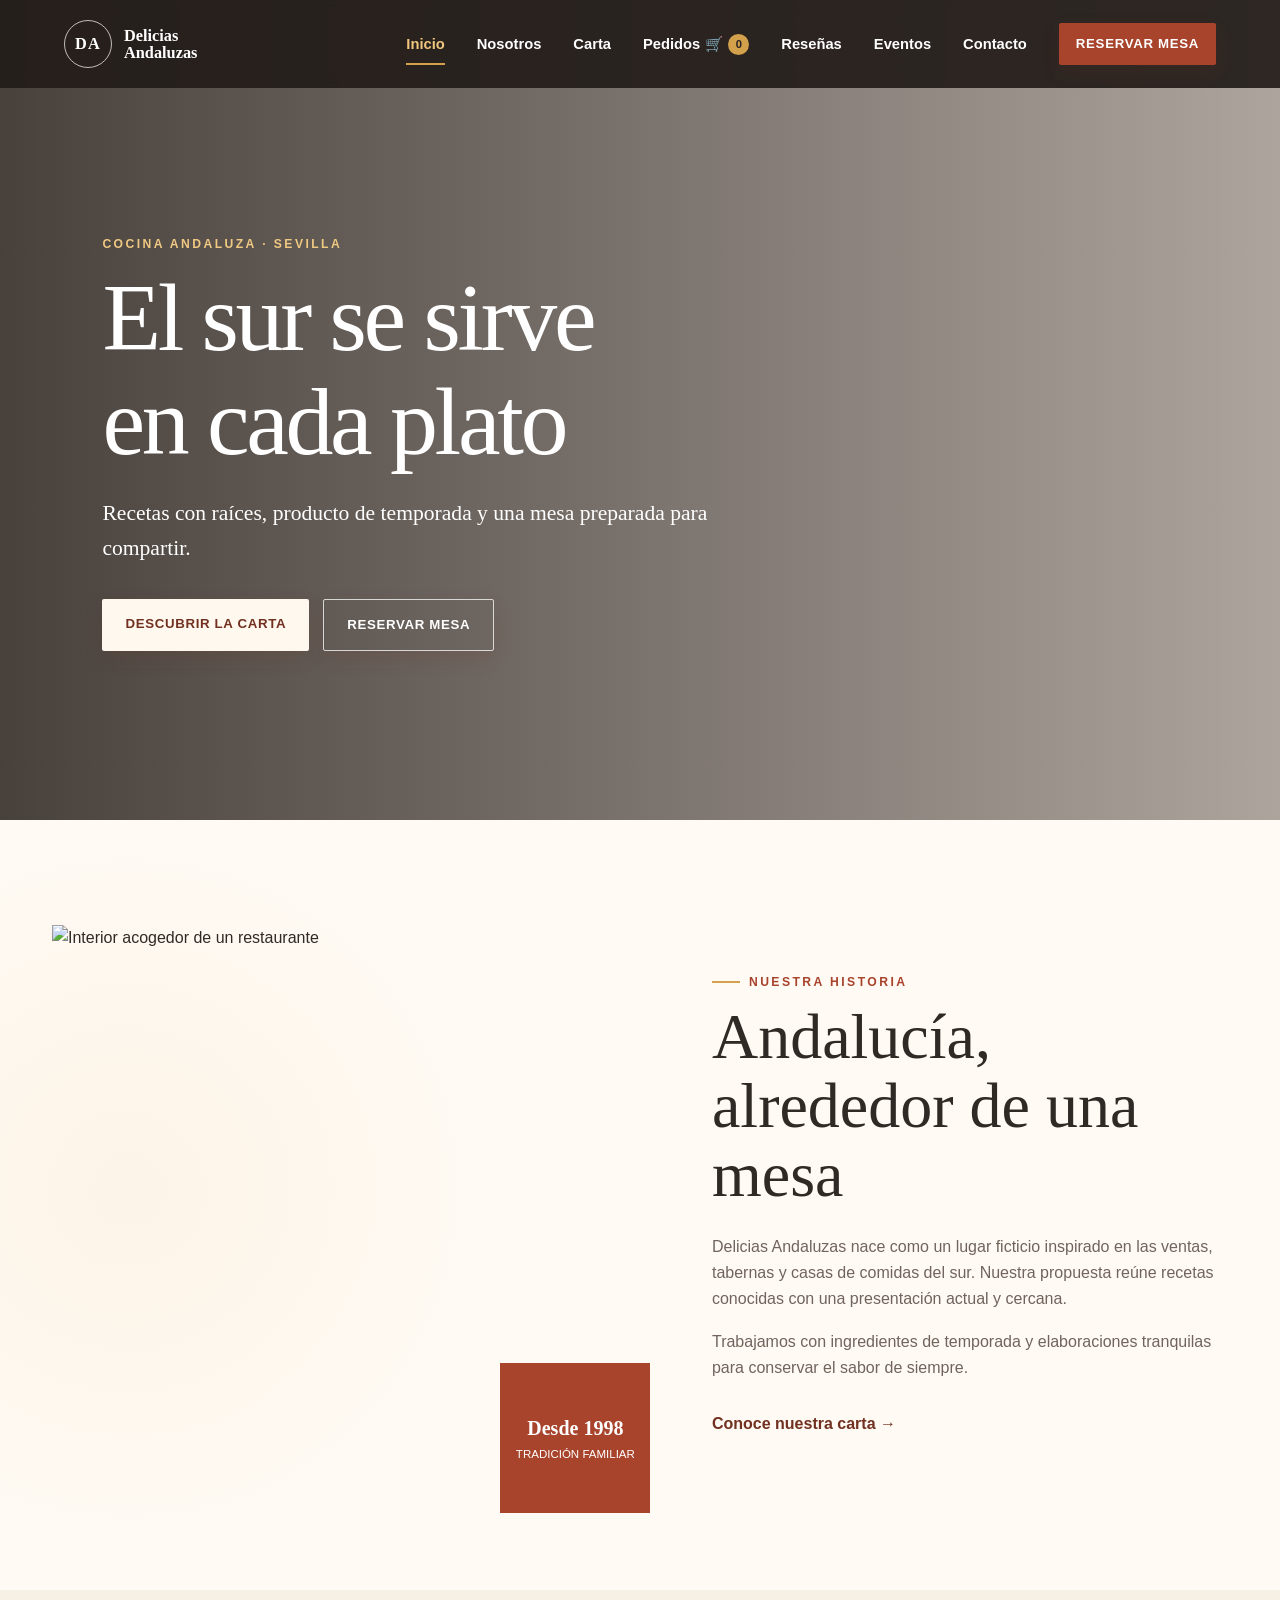
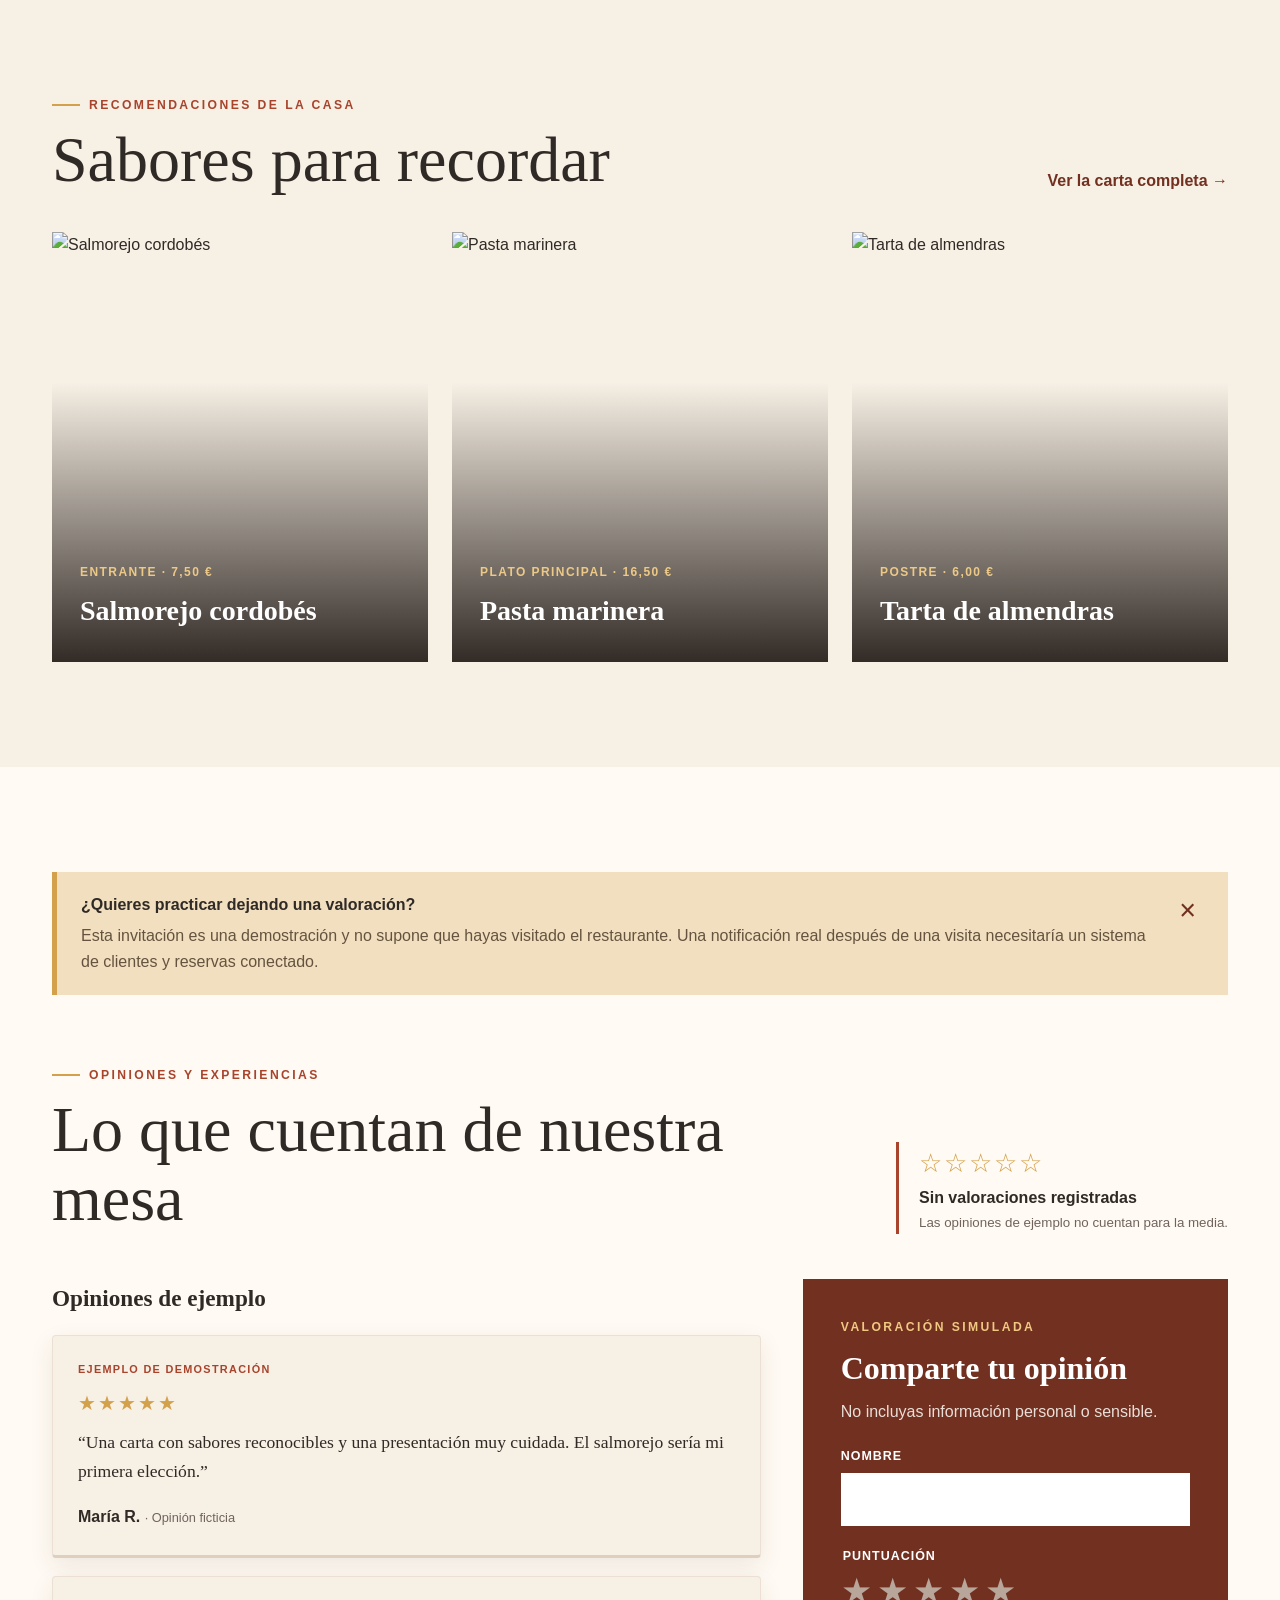
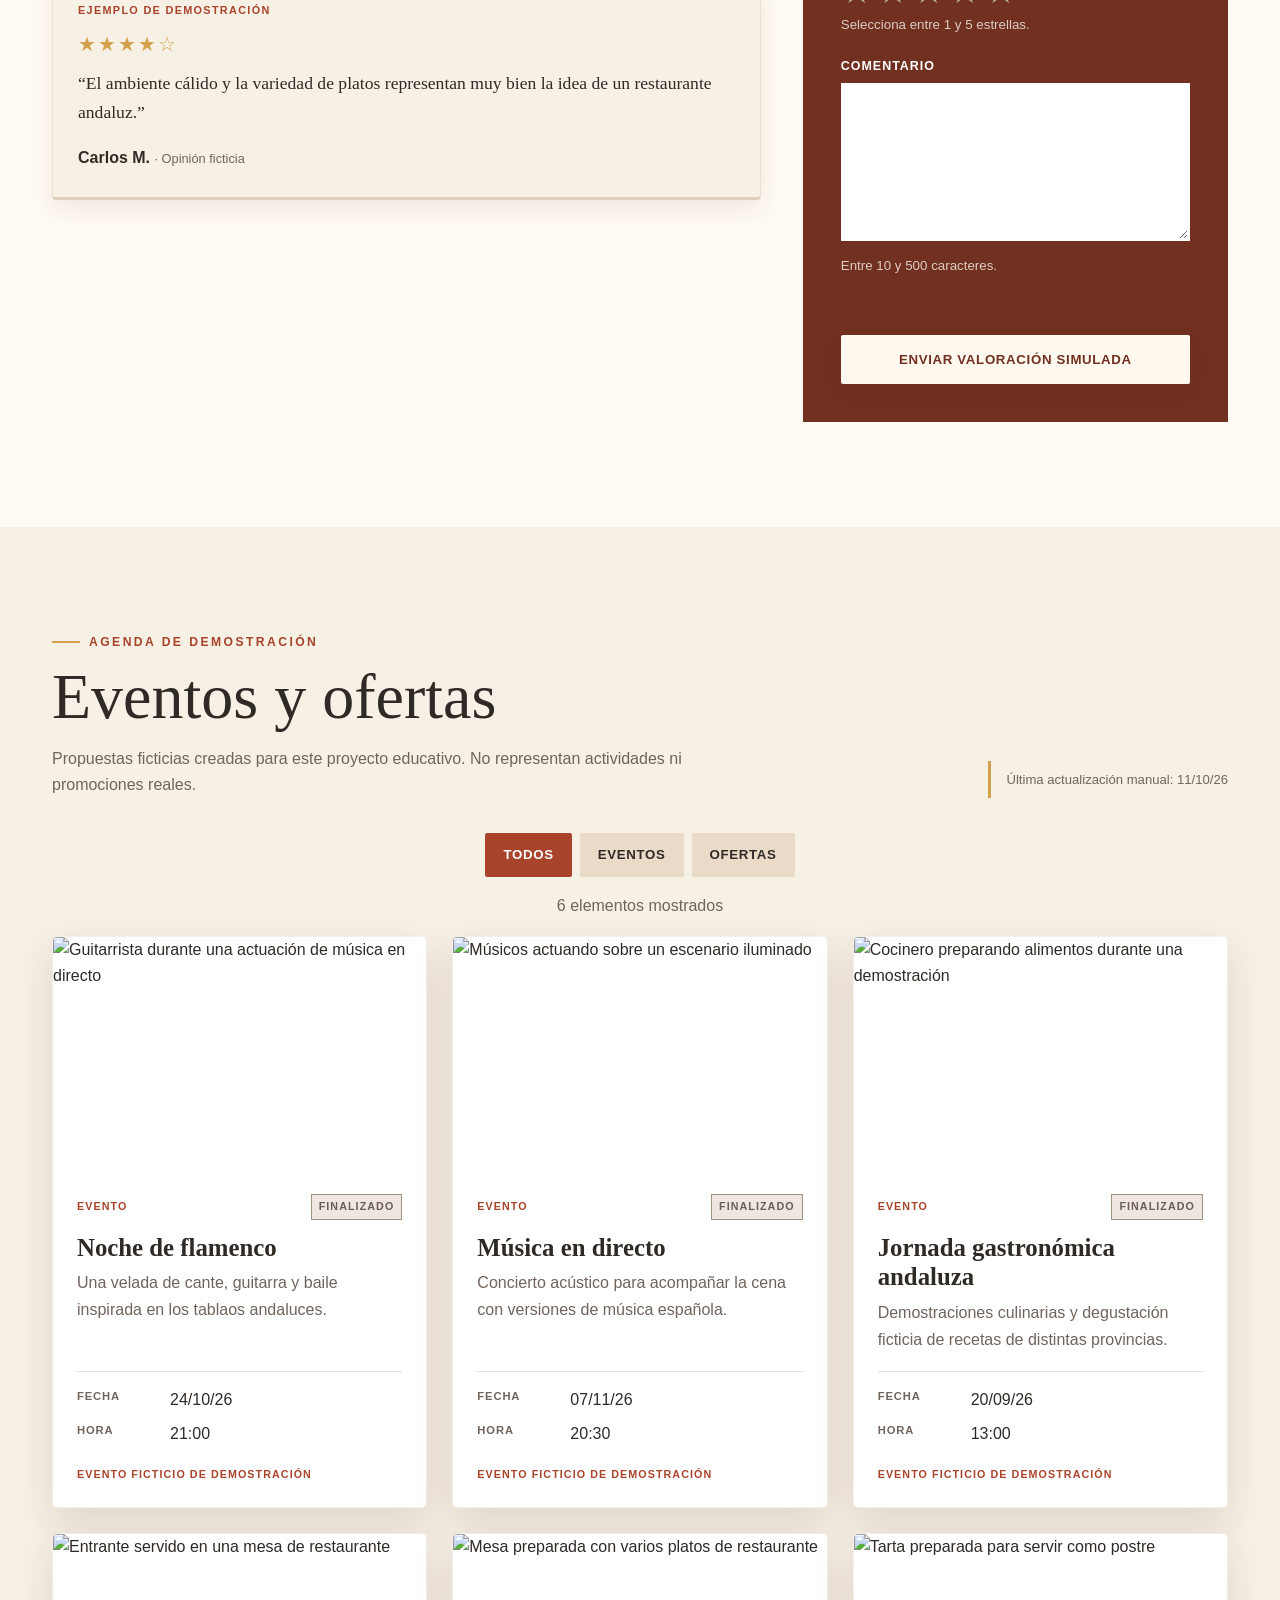
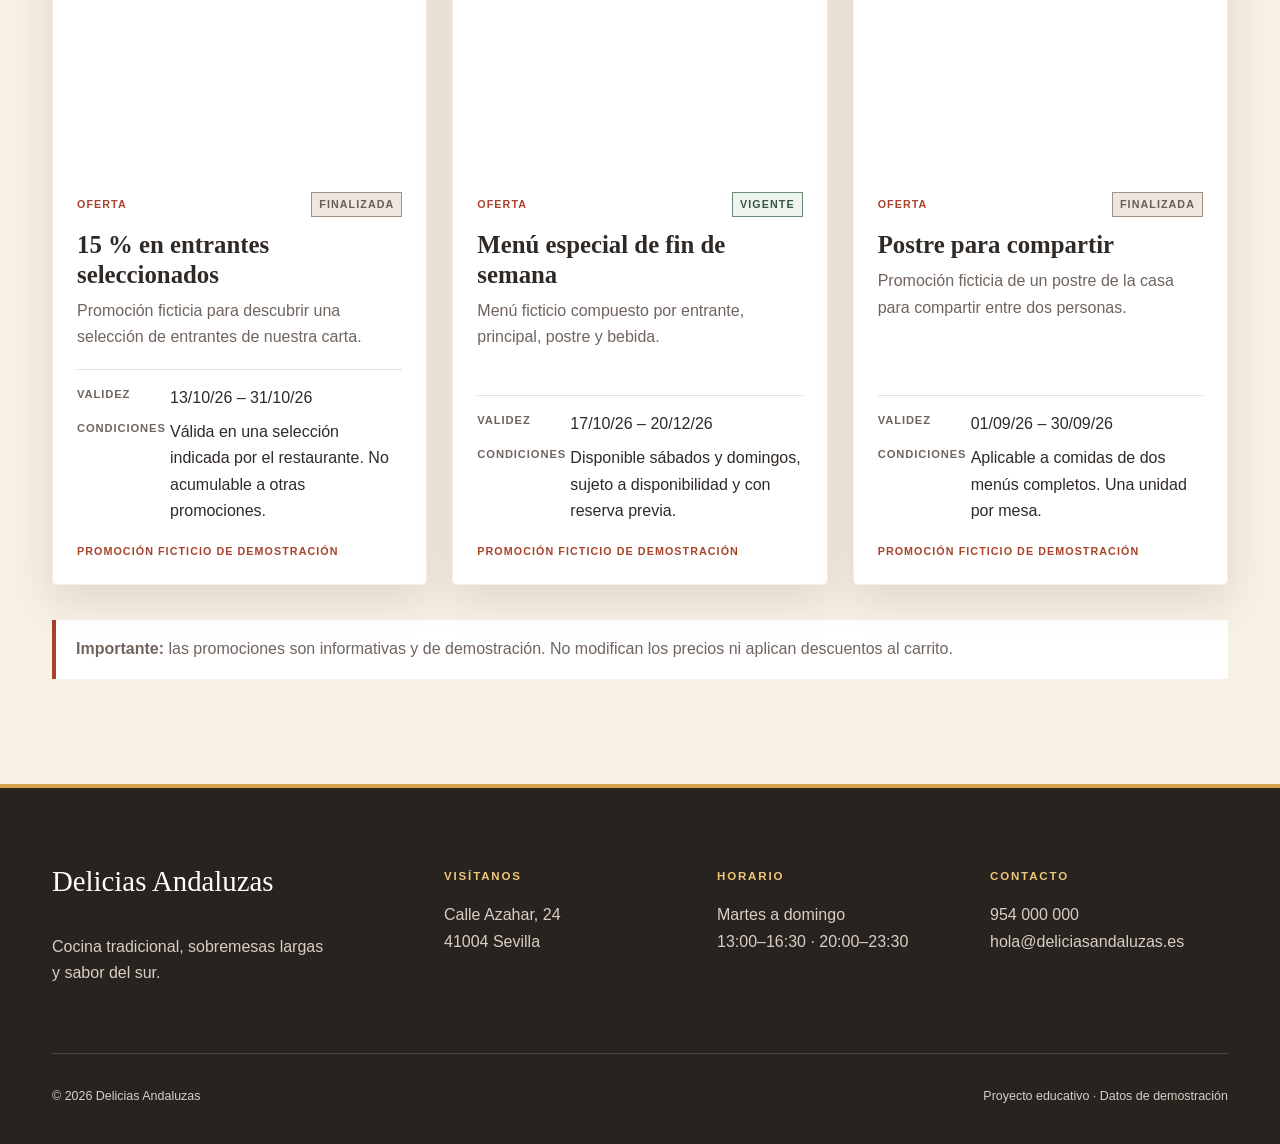
==== commit 514919a8: "Add files via upload" ====
--- a/index.html
+++ b/index.html
@@ -5,8 +5,8 @@
     <meta name="viewport" content="width=device-width, initial-scale=1.0">
     <meta name="description" content="Delicias Andaluzas, cocina tradicional del sur con ingredientes de temporada.">
     <title>Delicias Andaluzas</title>
-    <link rel="stylesheet" href="styles.css">
-    <script src="script.js" defer></script>
+    <link rel="stylesheet" href="styles.css?v=20261011-3">
+    <script src="script.js?v=20261011-2" defer></script>
 </head>
 <body>
     <nav class="navegacion" aria-label="Navegación principal">
@@ -35,7 +35,7 @@
     <header id="inicio" class="cabecera">
         <div class="cabecera__contenido">
             <p class="cabecera__etiqueta">Cocina andaluza · Sevilla</p>
-            <h1>El sur se sirve<br>en cada plato</h1>
+            <h1>El sur se sirve<br> en cada plato</h1>
             <p class="cabecera__texto">Recetas con raíces, producto de temporada y una mesa preparada para compartir.</p>
             <div class="cabecera__acciones">
                 <a class="boton boton--claro" href="carta.html#carta">Descubrir la carta</a>
--- a/styles.css
+++ b/styles.css
@@ -504,11 +504,22 @@
 
 @media (max-width: 1100px) {
     .navegacion { height: 76px; position: absolute; }
-    .boton-navegacion { background: transparent; border: 0; cursor: pointer; display: grid; gap: 5px; padding: 10px; position: relative; z-index: 12; }
+    body.menu-abierto .navegacion {
+        backdrop-filter: none;
+        height: 100vh;
+        height: 100dvh;
+        position: fixed;
+    }
+    .boton-navegacion { background: transparent; border: 0; cursor: pointer; display: grid; gap: 5px; min-height: 48px; min-width: 48px; padding: 10px; place-content: center; position: relative; z-index: 12; }
     .boton-navegacion span:not(.sr-only) { background: white; display: block; height: 2px; width: 27px; }
-    .menu-principal { align-items: center; background: #28231f; display: none; flex-direction: column; gap: 14px; inset: 0; justify-content: center; overflow-y: auto; padding: 75px 20px 30px; position: fixed; z-index: 11; }
+    body.menu-abierto .boton-navegacion { position: fixed; right: clamp(10px, 5vw, 80px); top: 14px; }
+    .boton-navegacion[aria-expanded="true"] span:nth-child(2) { transform: translateY(7px) rotate(45deg); }
+    .boton-navegacion[aria-expanded="true"] span:nth-child(3) { opacity: 0; }
+    .boton-navegacion[aria-expanded="true"] span:nth-child(4) { transform: translateY(-7px) rotate(-45deg); }
+    .menu-principal { align-items: stretch; background: #28231f; display: none; flex-direction: column; gap: 6px; inset: 0; overflow-y: auto; padding: 90px 24px 30px; position: absolute; text-align: center; z-index: 11; }
     .menu-principal.abierto { display: flex; }
-    .menu-principal > a:not(.boton) { font-family: Georgia, serif; font-size: 1.8rem; }
+    .menu-principal > a:not(.boton) { align-items: center; display: flex; font-family: Georgia, serif; font-size: 1.45rem; justify-content: center; min-height: 48px; padding: 5px 16px; }
+    .menu-principal .boton { align-items: center; display: flex; justify-content: center; min-height: 48px; }
 }
 
 @media (max-width: 850px) {
